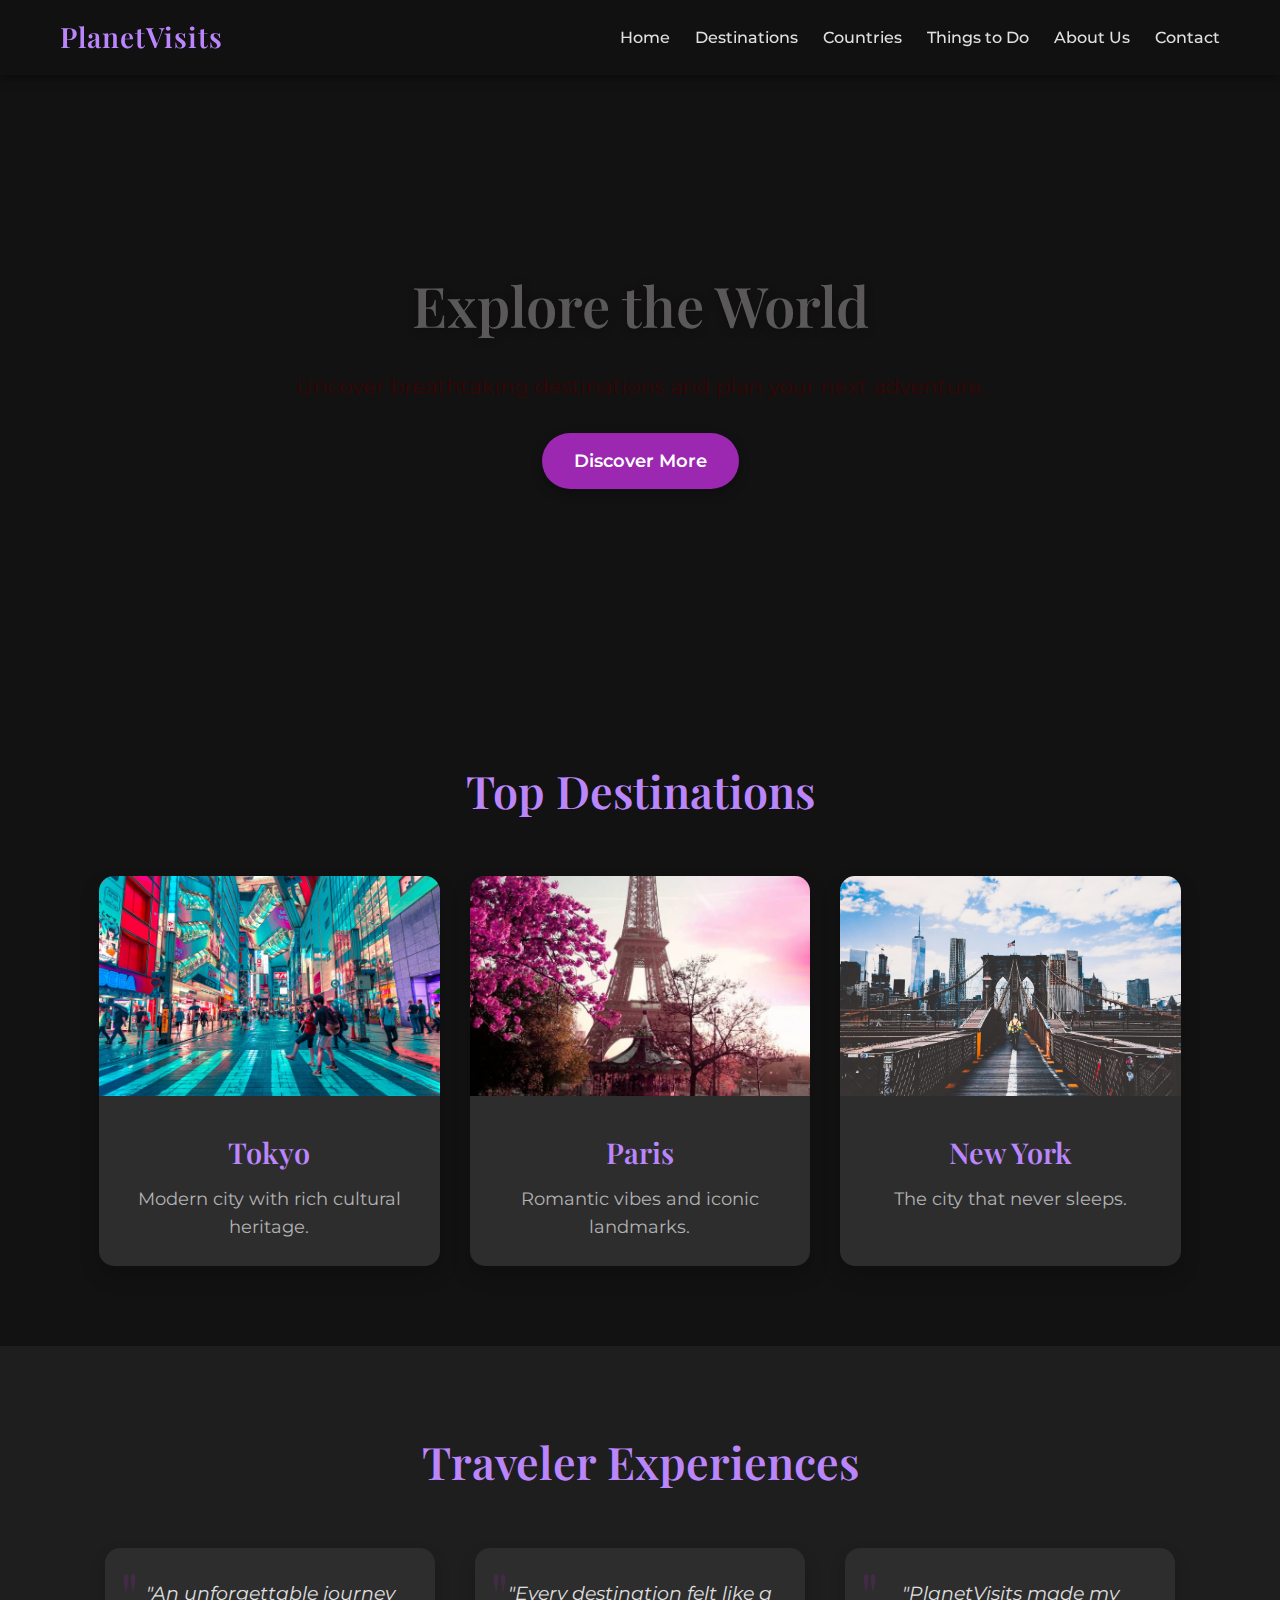
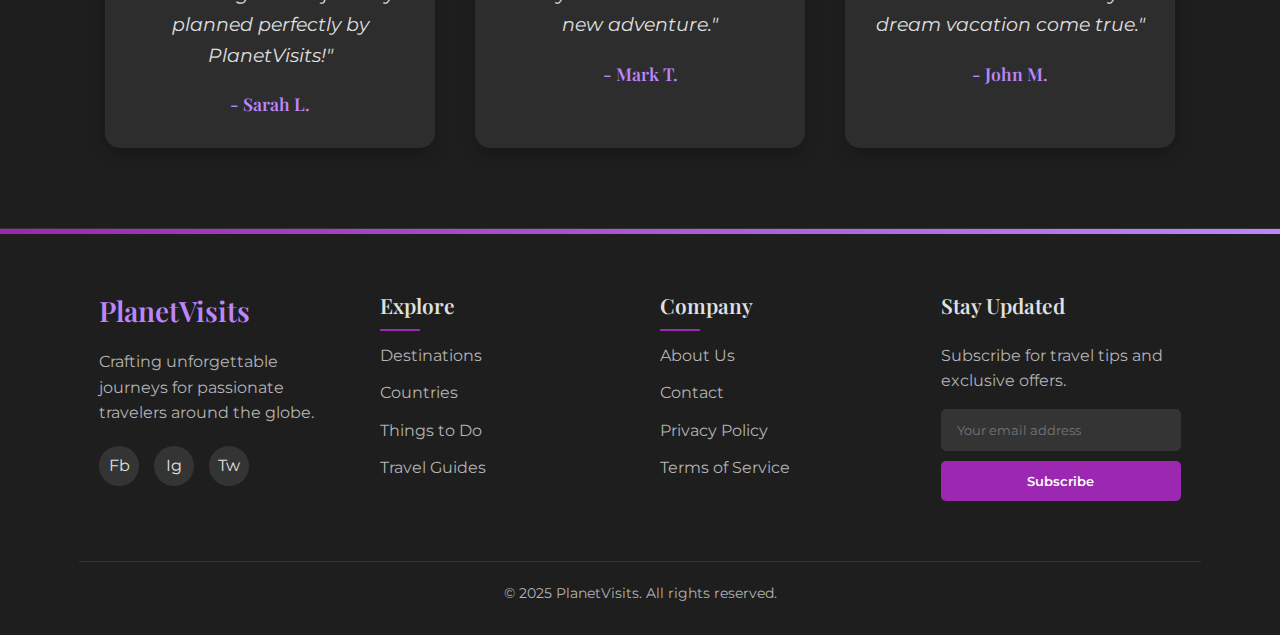
==== index.html @ 5277a334 "First commit" ====
<!DOCTYPE html>
<html lang="en">

<head>
    <meta charset="UTF-8">
    <meta name="viewport" content="width=device-width, initial-scale=1.0">
    <title>PlanetVisits</title>
    <link
        href="https://fonts.googleapis.com/css2?family=Montserrat:wght@400;700&family=Playfair+Display:wght@400;600&display=swap"
        rel="stylesheet">
    <link rel="stylesheet" href="Assets/css/style.css">
</head>

<body>
    <!-- Navigation Bar -->
    <header>
        <div class="nav-container">
            <div class="logo">
                <h1>PlanetVisits</h1>
            </div>
            <nav>
                <ul>
                    <li><a href="index.html">Home</a></li>
                    <li><a href="destinations.html">Destinations</a></li>
                    <li><a href="countries.html">Countries</a></li>
                    <li><a href="things-to-do.html">Things to Do</a></li>
                    <li><a href="about.html">About Us</a></li>
                    <li><a href="contact.html">Contact</a></li>
                </ul>
            </nav>
        </div>
    </header>

    <!-- Hero Section -->
    <section class="hero">
        <div class="hero-text">
            <h2>Explore the World</h2>
            <p>Uncover breathtaking destinations and plan your next adventure.</p>
            <a href="destinations.html" class="cta-btn">Discover More</a>
        </div>
    </section>

    <!-- Featured Destinations -->
    <section class="featured-destinations">
        <div class="container">
            <h2>Top Destinations</h2>
            <div class="destination-grid">
                <div class="card">
                    <img src="Assets/images/tokyo.jpeg" alt="Tokyo">
                    <div class="card-content">
                        <h3>Tokyo</h3>
                        <p>Modern city with rich cultural heritage.</p>
                    </div>
                </div>
                <div class="card">
                    <img src="Assets/images/paris.jpg" alt="Paris">
                    <div class="card-content">
                        <h3>Paris</h3>
                        <p>Romantic vibes and iconic landmarks.</p>
                    </div>
                </div>
                <div class="card">
                    <img src="Assets/images/newyork.jpg" alt="New York">
                    <div class="card-content">
                        <h3>New York</h3>
                        <p>The city that never sleeps.</p>
                    </div>
                </div>
            </div>
        </div>
    </section>

    <!-- Testimonials Section -->
    <section class="testimonials">
        <div class="container">
            <h2>Traveler Experiences</h2>
            <div class="testimonial-container">
                <div class="testimonial-card">
                    <p>"An unforgettable journey planned perfectly by PlanetVisits!"</p>
                    <h4>- Sarah L.</h4>
                </div>
                <div class="testimonial-card">
                    <p>"Every destination felt like a new adventure."</p>
                    <h4>- Mark T.</h4>
                </div>
                <div class="testimonial-card">
                    <p>"PlanetVisits made my dream vacation come true."</p>
                    <h4>- John M.</h4>
                </div>
            </div>
        </div>
    </section>

    <!-- Footer -->
    <footer>
        <div class="container">
            <div class="footer-container">
                <div class="footer-section footer-logo">
                    <h2>PlanetVisits</h2>
                    <p>Crafting unforgettable journeys for passionate travelers around the globe.</p>
                    <div class="social-links">
                        <a href="#" aria-label="Facebook">Fb</a>
                        <a href="#" aria-label="Instagram">Ig</a>
                        <a href="#" aria-label="Twitter">Tw</a>
                    </div>
                </div>

                <div class="footer-section footer-links">
                    <h3>Explore</h3>
                    <ul>
                        <li><a href="destinations.html">Destinations</a></li>
                        <li><a href="countries.html">Countries</a></li>
                        <li><a href="things-to-do.html">Things to Do</a></li>
                        <li><a href="travel-guides.html">Travel Guides</a></li>
                    </ul>
                </div>

                <div class="footer-section footer-links">
                    <h3>Company</h3>
                    <ul>
                        <li><a href="about.html">About Us</a></li>
                        <li><a href="contact.html">Contact</a></li>
                        <li><a href="privacy.html">Privacy Policy</a></li>
                        <li><a href="terms.html">Terms of Service</a></li>
                    </ul>
                </div>

                <div class="footer-section newsletter">
                    <h3>Stay Updated</h3>
                    <p>Subscribe for travel tips and exclusive offers.</p>
                    <div class="newsletter-form">
                        <input type="email" placeholder="Your email address">
                        <button type="submit">Subscribe</button>
                    </div>
                </div>
            </div>

            <div class="footer-bottom">
                <p>&copy; 2025 PlanetVisits. All rights reserved.</p>
            </div>
        </div>
    </footer>

    <script src="Assets/js/script.js"></script>
</body>

</html>
---- Assets/css/style.css ----
/* Root Variables for Dark Color Theme */
:root {
    --dark-bg: #121212;
    --dark-surface: #1e1e1e;
    --dark-elevated: #2d2d2d;
    --primary-purple: #9c27b0;
    --primary-light: #bb86fc;
    --accent-purple: #d4b3ff;
    --text-primary: #ffffff;
    --text-secondary: #e0e0e0;
    --text-tertiary: #b3b3b3;
    --border-color: #333333;
    --shadow-color: rgba(0, 0, 0, 0.5);
}

/* Global Styles */
* {
    margin: 0;
    padding: 0;
    box-sizing: border-box;
}

body {
    font-family: 'Montserrat', sans-serif;
    background-color: var(--dark-bg);
    color: var(--text-primary);
    transition: all 0.3s ease;
    line-height: 1.6;
}

h1,
h2,
h3,
h4 {
    font-family: 'Playfair Display', serif;
    margin: 0;
    font-weight: 600;
}

a {
    text-decoration: none;
    color: inherit;
}

ul {
    list-style-type: none;
    padding: 0;
}

.container {
    max-width: 1200px;
    width: 90%;
    margin: 0 auto;
    padding: 0 15px;
}

/* Navbar */
header {
    background-color: rgba(18, 18, 18, 0.95);
    padding: 15px 0;
    position: sticky;
    top: 0;
    z-index: 10;
    box-shadow: 0 2px 10px var(--shadow-color);
    backdrop-filter: blur(5px);
}

.nav-container {
    display: flex;
    justify-content: space-between;
    align-items: center;
    padding: 0 20px;
    max-width: 1200px;
    margin: 0 auto;
}

.logo h1 {
    font-size: 28px;
    color: var(--primary-light);
    letter-spacing: 1px;
}

nav ul {
    display: flex;
    gap: 25px;
}

nav ul li a {
    font-size: 16px;
    font-weight: 500;
    color: var(--text-secondary);
    transition: all 0.3s ease;
    padding: 5px 0;
    position: relative;
}

nav ul li a::after {
    content: '';
    position: absolute;
    bottom: -4px;
    left: 0;
    width: 0;
    height: 2px;
    background-color: var(--primary-light);
    transition: width 0.3s ease;
}

nav ul li a:hover {
    color: var(--text-primary);
}

nav ul li a:hover::after {
    width: 100%;
}

/* Hero Section */
.hero {
    position: relative;
    display: flex;
    align-items: center;
    justify-content: center;
    min-height: 600px;
    padding: 80px 20px;
    overflow: hidden;
    background-image: url('https://www.pixelstalk.net/wp-content/uploads/images6/Travel-Wallpaper-HD-Free-download.jpg');
    background-position: center;
    background-size: cover;
}

.hero::before {
    content: '';
    position: absolute;
    top: 0;
    left: 0;
    width: 100%;
    height: 100%;
    z-index: 1;
}

.hero-text {
    position: relative;
    z-index: 2;
    text-align: center;
    max-width: 800px;
    padding: 0 20px;
}

.hero-text h2 {
    font-size: 3.5rem;
    margin-bottom: 20px;
    color: rgb(90, 88, 88);
    text-shadow: 0 2px 10px rgba(0, 0, 0, 0.3);
}

.hero-text p {
    font-size: 1.3rem;
    margin: 20px 0 30px;
    color: rgb(54, 5, 5);
}

.cta-btn {
    display: inline-block;
    background-color: var(--primary-purple);
    color: var(--text-primary);
    padding: 14px 32px;
    font-size: 1.1rem;
    font-weight: 600;
    border-radius: 50px;
    transition: all 0.3s ease;
    box-shadow: 0 4px 12px rgba(0, 0, 0, 0.3);
}

.cta-btn:hover {
    background-color: var(--primary-light);
    transform: translateY(-3px);
    box-shadow: 0 6px 15px rgba(0, 0, 0, 0.4);
}

/* Featured Destinations */
.featured-destinations {
    padding: 80px 0;
    background-color: var(--dark-bg);
    text-align: center;
}

.featured-destinations h2 {
    font-size: 2.8rem;
    margin-bottom: 50px;
    color: var(--primary-light);
}

.destination-grid {
    display: grid;
    grid-template-columns: repeat(auto-fit, minmax(300px, 1fr));
    gap: 30px;
    max-width: 1200px;
    margin: 0 auto;
    padding: 0 20px;
}

.card {
    background-color: var(--dark-elevated);
    border-radius: 15px;
    overflow: hidden;
    box-shadow: 0 10px 20px rgba(0, 0, 0, 0.2);
    transition: transform 0.3s ease, box-shadow 0.3s ease;
    height: 100%;
}

.card:hover {
    transform: translateY(-10px);
    box-shadow: 0 15px 30px rgba(0, 0, 0, 0.3);
}

.card img {
    width: 100%;
    height: 220px;
    object-fit: cover;
    transition: transform 0.5s ease;
}

.card:hover img {
    transform: scale(1.05);
}

.card-content {
    padding: 25px;
}

.card h3 {
    font-size: 1.8rem;
    color: var(--primary-light);
    margin-bottom: 10px;
}

.card p {
    font-size: 1.1rem;
    color: var(--text-tertiary);
}

/* Testimonials */
.testimonials {
    padding: 80px 0;
    background-color: var(--dark-surface);
    text-align: center;
}

.testimonials h2 {
    font-size: 2.8rem;
    margin-bottom: 50px;
    color: var(--primary-light);
}

.testimonial-container {
    display: flex;
    justify-content: center;
    flex-wrap: wrap;
    gap: 40px;
    max-width: 1200px;
    margin: 0 auto;
    padding: 0 20px;
}

.testimonial-card {
    background-color: var(--dark-elevated);
    padding: 30px;
    border-radius: 15px;
    width: 330px;
    box-shadow: 0 8px 16px rgba(0, 0, 0, 0.2);
    transition: transform 0.3s ease;
    position: relative;
}

.testimonial-card::before {
    content: '"';
    position: absolute;
    top: 15px;
    left: 15px;
    font-size: 4rem;
    font-family: 'Playfair Display', serif;
    color: var(--primary-purple);
    opacity: 0.2;
    line-height: 1;
}

.testimonial-card:hover {
    transform: translateY(-8px);
}

.testimonial-card p {
    font-size: 1.2rem;
    color: var(--text-secondary);
    font-style: italic;
    line-height: 1.6;
    position: relative;
    z-index: 1;
}

.testimonial-card h4 {
    font-size: 1.1rem;
    margin-top: 20px;
    color: var(--primary-light);
}

/* Footer */
footer {
    background-color: var(--dark-surface);
    padding: 60px 0 30px;
    position: relative;
    border-top: 1px solid var(--border-color);
}

footer::before {
    content: '';
    position: absolute;
    top: 0;
    left: 0;
    width: 100%;
    height: 5px;
    background: linear-gradient(90deg, var(--primary-purple), var(--primary-light));
}

.footer-container {
    display: grid;
    grid-template-columns: repeat(auto-fit, minmax(200px, 1fr));
    gap: 40px;
    max-width: 1200px;
    margin: 0 auto;
    padding: 0 20px;
}

.footer-section {
    margin-bottom: 20px;
}

.footer-logo h2 {
    font-size: 28px;
    color: var(--primary-light);
    margin-bottom: 15px;
}

.footer-logo p {
    font-size: 1rem;
    color: var(--text-tertiary);
    line-height: 1.6;
    margin-bottom: 20px;
}

.footer-links h3 {
    font-size: 1.3rem;
    margin-bottom: 20px;
    color: var(--text-secondary);
    position: relative;
    display: inline-block;
}

.footer-links h3::after {
    content: '';
    position: absolute;
    bottom: -8px;
    left: 0;
    width: 40px;
    height: 2px;
    background-color: var(--primary-purple);
}

.footer-links ul li {
    margin-bottom: 12px;
}

.footer-links ul li a {
    font-size: 1rem;
    color: var(--text-tertiary);
    transition: all 0.3s ease;
}

.footer-links ul li a:hover {
    color: var(--primary-light);
    padding-left: 5px;
}

.social-links {
    display: flex;
    gap: 15px;
    margin-top: 20px;
}

.social-links a {
    display: flex;
    align-items: center;
    justify-content: center;
    width: 40px;
    height: 40px;
    border-radius: 50%;
    background-color: rgba(255, 255, 255, 0.1);
    color: var(--text-secondary);
    transition: all 0.3s ease;
}

.social-links a:hover {
    background-color: var(--primary-purple);
    color: var(--text-primary);
}

.footer-bottom {
    margin-top: 40px;
    padding-top: 20px;
    border-top: 1px solid var(--border-color);
    text-align: center;
    max-width: 1200px;
    margin-left: auto;
    margin-right: auto;
}

.footer-bottom p {
    font-size: 0.9rem;
    color: var(--text-tertiary);
}

.footer-bottom a {
    color: var(--text-secondary);
    transition: color 0.3s ease;
}

.footer-bottom a:hover {
    color: var(--primary-light);
}

/* Newsletter Form */
.newsletter {
    margin-bottom: 20px;
}

.newsletter h3 {
    font-size: 1.3rem;
    margin-bottom: 20px;
    color: var(--text-secondary);
}

.newsletter p {
    font-size: 1rem;
    color: var(--text-tertiary);
    margin-bottom: 15px;
}

.newsletter-form {
    display: flex;
    flex-direction: column;
    gap: 10px;
}

.newsletter-form input {
    padding: 12px 15px;
    background-color: rgba(255, 255, 255, 0.1);
    border: 1px solid var(--border-color);
    border-radius: 5px;
    color: var(--text-primary);
    font-family: 'Montserrat', sans-serif;
}

.newsletter-form input:focus {
    outline: none;
    border-color: var(--primary-purple);
}

.newsletter-form button {
    padding: 12px 20px;
    background-color: var(--primary-purple);
    color: var(--text-primary);
    border: none;
    border-radius: 5px;
    font-weight: 600;
    cursor: pointer;
    transition: all 0.3s ease;
    font-family: 'Montserrat', sans-serif;
}

.newsletter-form button:hover {
    background-color: var(--primary-light);
}

/* Responsive Design */
@media (max-width: 992px) {
    .hero-text h2 {
        font-size: 2.8rem;
    }
}

@media (max-width: 768px) {
    .nav-container {
        flex-direction: column;
        gap: 15px;
        padding: 10px 20px;
    }

    nav ul {
        flex-wrap: wrap;
        justify-content: center;
        gap: 15px 25px;
    }

    .hero-text h2 {
        font-size: 2.5rem;
    }

    .footer-container {
        grid-template-columns: 1fr;
        text-align: center;
    }

    .footer-links h3::after {
        left: 50%;
        transform: translateX(-50%);
    }

    .social-links {
        justify-content: center;
    }
}

@media (max-width: 480px) {
    .hero-text h2 {
        font-size: 2rem;
    }

    .hero-text p {
        font-size: 1.1rem;
    }

    .featured-destinations h2,
    .testimonials h2 {
        font-size: 2.2rem;
    }

    .card h3 {
        font-size: 1.5rem;
    }
}
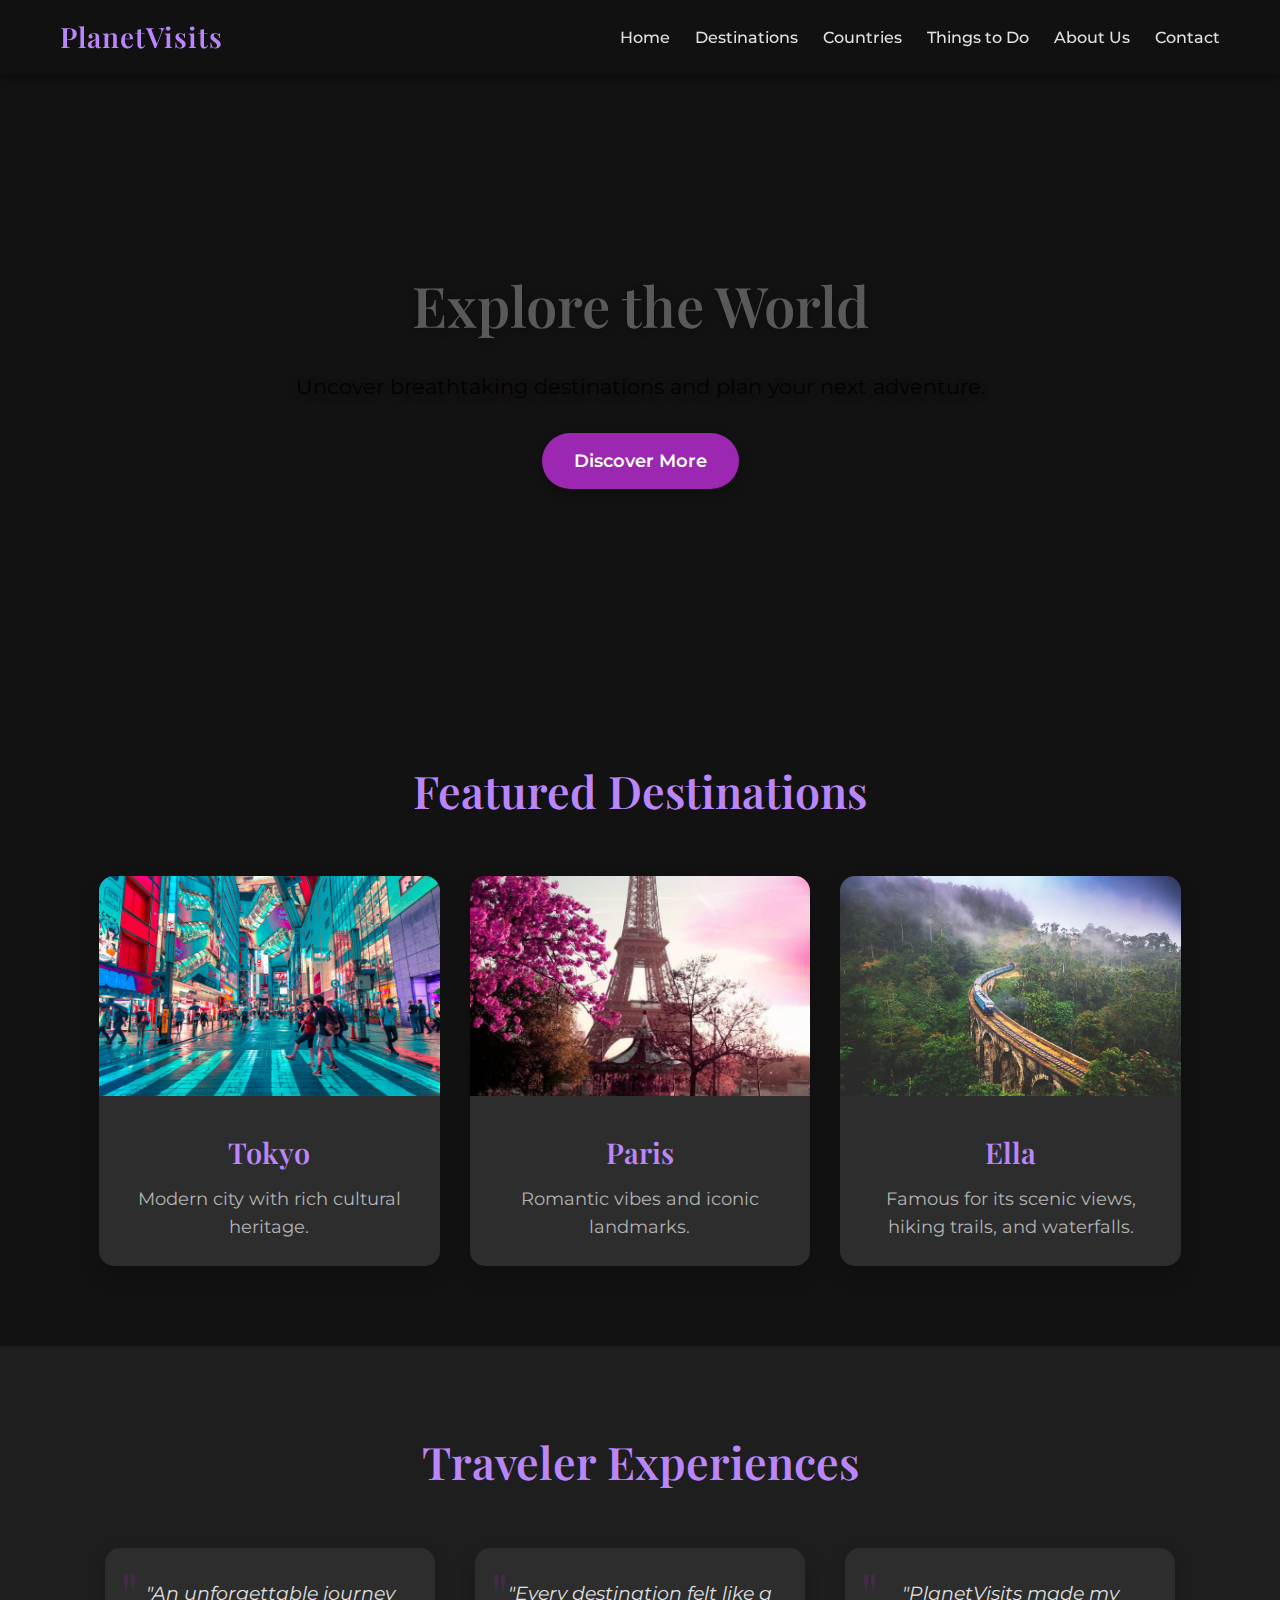
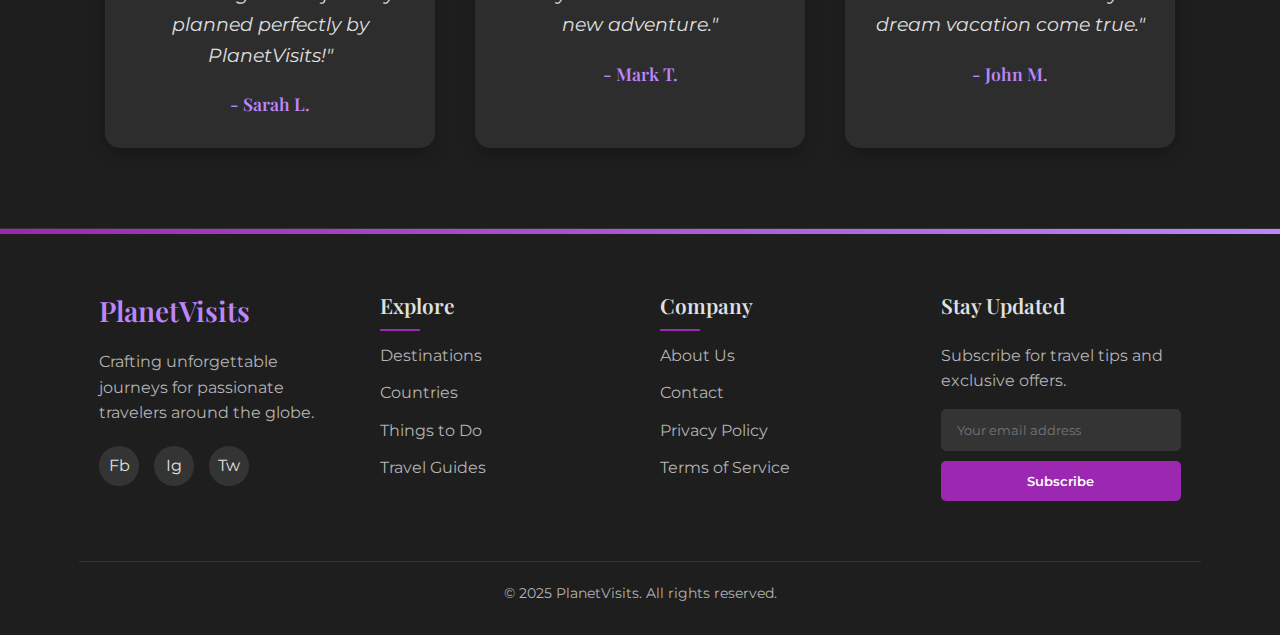
==== commit d1a3db97: "Set correct path in Featured places" ====
--- a/index.html
+++ b/index.html
@@ -43,27 +43,27 @@
     <!-- Featured Destinations -->
     <section class="featured-destinations">
         <div class="container">
-            <h2>Top Destinations</h2>
+            <h2>Featured Destinations</h2>
             <div class="destination-grid">
                 <div class="card">
-                    <img src="Assets/images/tokyo.jpeg" alt="Tokyo">
+                    <img src="Assets/images/Destinations/tokyo.jpeg" alt="Tokyo">
                     <div class="card-content">
                         <h3>Tokyo</h3>
                         <p>Modern city with rich cultural heritage.</p>
                     </div>
                 </div>
                 <div class="card">
-                    <img src="Assets/images/paris.jpg" alt="Paris">
+                    <img src="Assets/images/Destinations/paris.jpg" alt="Paris">
                     <div class="card-content">
                         <h3>Paris</h3>
                         <p>Romantic vibes and iconic landmarks.</p>
                     </div>
                 </div>
                 <div class="card">
-                    <img src="Assets/images/newyork.jpg" alt="New York">
+                    <img src="Assets/images/Countries/SL.jpg" alt="New York">
                     <div class="card-content">
-                        <h3>New York</h3>
-                        <p>The city that never sleeps.</p>
+                        <h3>Ella</h3>
+                        <p>Famous for its scenic views, hiking trails, and waterfalls.</p>
                     </div>
                 </div>
             </div>
--- a/Assets/css/style.css
+++ b/Assets/css/style.css
@@ -155,7 +155,8 @@
 .hero-text p {
     font-size: 1.3rem;
     margin: 20px 0 30px;
-    color: rgb(54, 5, 5);
+    color: rgb(5, 0, 0);
+    text-shadow: 0 2px 10px rgba(0, 0, 0, 0.3);
 }
 
 .cta-btn {
@@ -535,4 +536,7 @@
     .card h3 {
         font-size: 1.5rem;
     }
-}+}
+
+/* About Us */
+
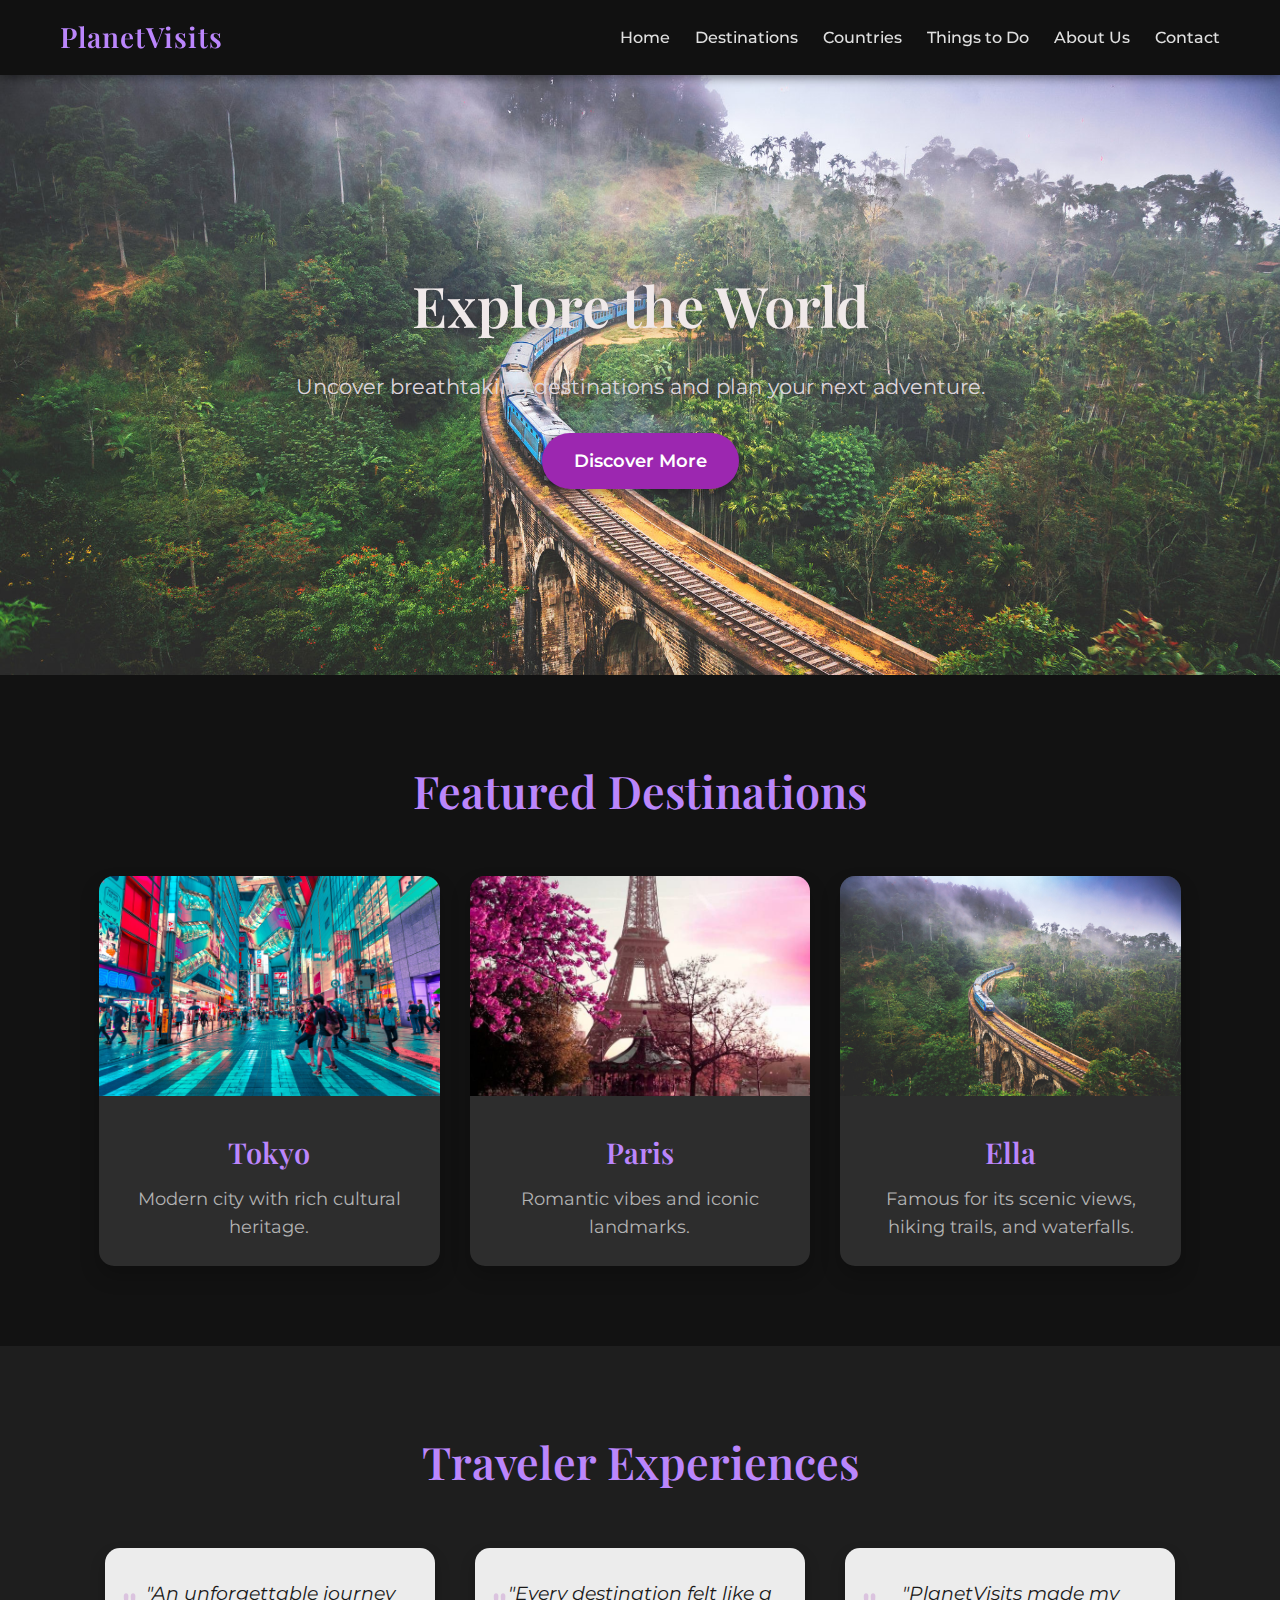
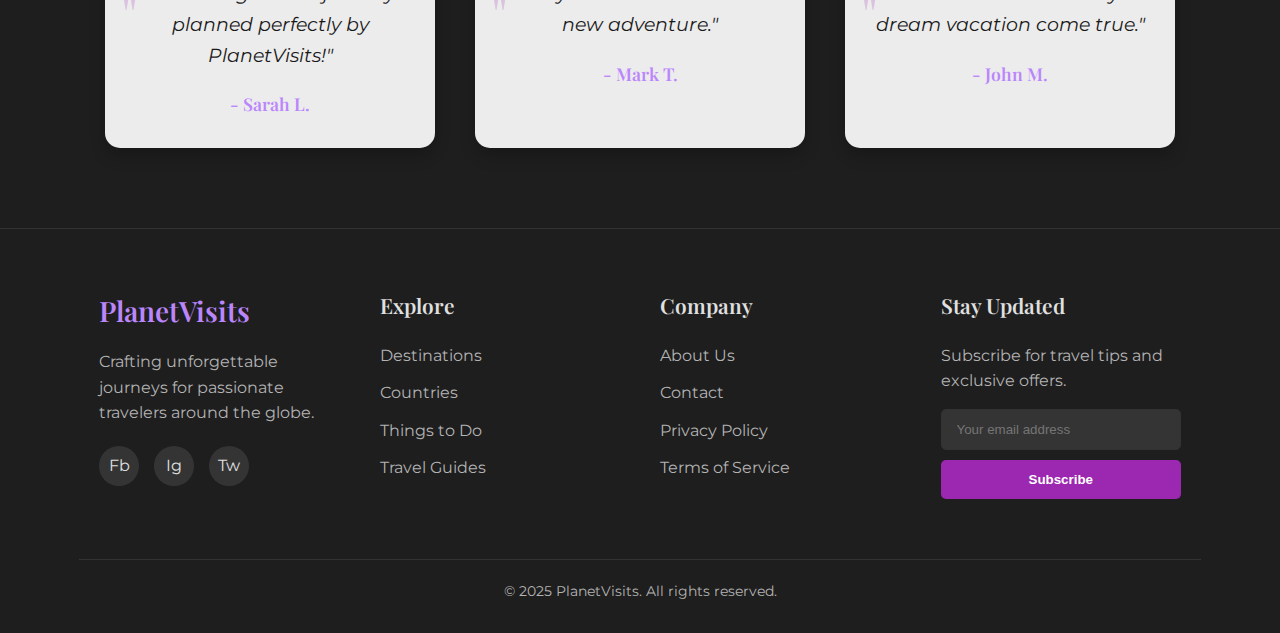
==== commit dd394858: "Fix: Mobile responsive issue in index.html" ====
--- a/index.html
+++ b/index.html
@@ -18,7 +18,7 @@
             <div class="logo">
                 <h1>PlanetVisits</h1>
             </div>
-            <nav>
+            <nav id="nav-links">
                 <ul>
                     <li><a href="index.html">Home</a></li>
                     <li><a href="destinations.html">Destinations</a></li>
@@ -28,6 +28,11 @@
                     <li><a href="contact.html">Contact</a></li>
                 </ul>
             </nav>
+            <div class="hamburger-icon" id="hamburger-icon">
+                <span class="bar"></span>
+                <span class="bar"></span>
+                <span class="bar"></span>
+            </div>
         </div>
     </header>
 
@@ -60,7 +65,7 @@
                     </div>
                 </div>
                 <div class="card">
-                    <img src="Assets/images/Countries/SL.jpg" alt="New York">
+                    <img src="Assets/images/Countries/SL.jpg" alt="Ella">
                     <div class="card-content">
                         <h3>Ella</h3>
                         <p>Famous for its scenic views, hiking trails, and waterfalls.</p>
@@ -104,7 +109,6 @@
                         <a href="#" aria-label="Twitter">Tw</a>
                     </div>
                 </div>
-
                 <div class="footer-section footer-links">
                     <h3>Explore</h3>
                     <ul>
@@ -114,7 +118,6 @@
                         <li><a href="travel-guides.html">Travel Guides</a></li>
                     </ul>
                 </div>
-
                 <div class="footer-section footer-links">
                     <h3>Company</h3>
                     <ul>
@@ -124,7 +127,6 @@
                         <li><a href="terms.html">Terms of Service</a></li>
                     </ul>
                 </div>
-
                 <div class="footer-section newsletter">
                     <h3>Stay Updated</h3>
                     <p>Subscribe for travel tips and exclusive offers.</p>
@@ -134,9 +136,8 @@
                     </div>
                 </div>
             </div>
-
             <div class="footer-bottom">
-                <p>&copy; 2025 PlanetVisits. All rights reserved.</p>
+                <p>© 2025 PlanetVisits. All rights reserved.</p>
             </div>
         </div>
     </footer>
--- a/Assets/css/style.css
+++ b/Assets/css/style.css
@@ -1,4 +1,3 @@
-/* Root Variables for Dark Color Theme */
 :root {
     --dark-bg: #121212;
     --dark-surface: #1e1e1e;
@@ -13,7 +12,6 @@
     --shadow-color: rgba(0, 0, 0, 0.5);
 }
 
-/* Global Styles */
 * {
     margin: 0;
     padding: 0;
@@ -113,6 +111,36 @@
     width: 100%;
 }
 
+/* Hamburger Menu */
+.hamburger-icon {
+    display: none;
+    flex-direction: column;
+    justify-content: space-between;
+    width: 30px;
+    height: 20px;
+    cursor: pointer;
+}
+
+.hamburger-icon .bar {
+    width: 100%;
+    height: 3px;
+    background-color: var(--text-primary);
+    border-radius: 5px;
+    transition: all 0.3s ease;
+}
+
+.hamburger-icon.open .bar:nth-child(1) {
+    transform: rotate(45deg) translate(5px, 5px);
+}
+
+.hamburger-icon.open .bar:nth-child(2) {
+    opacity: 0;
+}
+
+.hamburger-icon.open .bar:nth-child(3) {
+    transform: rotate(-45deg) translate(5px, -5px);
+}
+
 /* Hero Section */
 .hero {
     position: relative;
@@ -122,7 +150,7 @@
     min-height: 600px;
     padding: 80px 20px;
     overflow: hidden;
-    background-image: url('https://www.pixelstalk.net/wp-content/uploads/images6/Travel-Wallpaper-HD-Free-download.jpg');
+    background-image: url('../images/Countries/SL.jpg');
     background-position: center;
     background-size: cover;
 }
@@ -148,14 +176,14 @@
 .hero-text h2 {
     font-size: 3.5rem;
     margin-bottom: 20px;
-    color: rgb(90, 88, 88);
+    color: rgb(240, 233, 233);
     text-shadow: 0 2px 10px rgba(0, 0, 0, 0.3);
 }
 
 .hero-text p {
     font-size: 1.3rem;
     margin: 20px 0 30px;
-    color: rgb(5, 0, 0);
+    color: rgb(221, 213, 221);
     text-shadow: 0 2px 10px rgba(0, 0, 0, 0.3);
 }
 
@@ -205,7 +233,6 @@
     overflow: hidden;
     box-shadow: 0 10px 20px rgba(0, 0, 0, 0.2);
     transition: transform 0.3s ease, box-shadow 0.3s ease;
-    height: 100%;
 }
 
 .card:hover {
@@ -263,7 +290,7 @@
 }
 
 .testimonial-card {
-    background-color: var(--dark-elevated);
+    background-color: rgb(236, 236, 236);
     padding: 30px;
     border-radius: 15px;
     width: 330px;
@@ -281,7 +308,6 @@
     font-family: 'Playfair Display', serif;
     color: var(--primary-purple);
     opacity: 0.2;
-    line-height: 1;
 }
 
 .testimonial-card:hover {
@@ -290,11 +316,9 @@
 
 .testimonial-card p {
     font-size: 1.2rem;
-    color: var(--text-secondary);
+    color: rgb(26, 25, 25);
     font-style: italic;
     line-height: 1.6;
-    position: relative;
-    z-index: 1;
 }
 
 .testimonial-card h4 {
@@ -307,18 +331,7 @@
 footer {
     background-color: var(--dark-surface);
     padding: 60px 0 30px;
-    position: relative;
     border-top: 1px solid var(--border-color);
-}
-
-footer::before {
-    content: '';
-    position: absolute;
-    top: 0;
-    left: 0;
-    width: 100%;
-    height: 5px;
-    background: linear-gradient(90deg, var(--primary-purple), var(--primary-light));
 }
 
 .footer-container {
@@ -351,18 +364,6 @@
     font-size: 1.3rem;
     margin-bottom: 20px;
     color: var(--text-secondary);
-    position: relative;
-    display: inline-block;
-}
-
-.footer-links h3::after {
-    content: '';
-    position: absolute;
-    bottom: -8px;
-    left: 0;
-    width: 40px;
-    height: 2px;
-    background-color: var(--primary-purple);
 }
 
 .footer-links ul li {
@@ -408,9 +409,6 @@
     padding-top: 20px;
     border-top: 1px solid var(--border-color);
     text-align: center;
-    max-width: 1200px;
-    margin-left: auto;
-    margin-right: auto;
 }
 
 .footer-bottom p {
@@ -418,20 +416,7 @@
     color: var(--text-tertiary);
 }
 
-.footer-bottom a {
-    color: var(--text-secondary);
-    transition: color 0.3s ease;
-}
-
-.footer-bottom a:hover {
-    color: var(--primary-light);
-}
-
 /* Newsletter Form */
-.newsletter {
-    margin-bottom: 20px;
-}
-
 .newsletter h3 {
     font-size: 1.3rem;
     margin-bottom: 20px;
@@ -456,7 +441,6 @@
     border: 1px solid var(--border-color);
     border-radius: 5px;
     color: var(--text-primary);
-    font-family: 'Montserrat', sans-serif;
 }
 
 .newsletter-form input:focus {
@@ -473,7 +457,6 @@
     font-weight: 600;
     cursor: pointer;
     transition: all 0.3s ease;
-    font-family: 'Montserrat', sans-serif;
 }
 
 .newsletter-form button:hover {
@@ -481,27 +464,60 @@
 }
 
 /* Responsive Design */
-@media (max-width: 992px) {
-    .hero-text h2 {
-        font-size: 2.8rem;
-    }
-}
-
 @media (max-width: 768px) {
-    .nav-container {
+    .hamburger-icon {
+        display: flex;
+    }
+
+    nav {
+        display: none;
+        width: 100%;
+        position: absolute;
+        top: 100%;
+        left: 0;
+        background-color: var(--dark-surface);
+        z-index: 9;
+    }
+
+    nav.active {
+        display: block;
+    }
+
+    nav ul {
         flex-direction: column;
-        gap: 15px;
-        padding: 10px 20px;
-    }
-
-    nav ul {
-        flex-wrap: wrap;
-        justify-content: center;
-        gap: 15px 25px;
+        padding: 20px;
+        text-align: center;
+    }
+
+    nav ul li {
+        margin: 10px 0;
+    }
+
+    .hero {
+        min-height: 400px;
+        padding: 40px 20px;
     }
 
     .hero-text h2 {
         font-size: 2.5rem;
+    }
+
+    .hero-text p {
+        font-size: 1.1rem;
+    }
+
+    .destination-grid {
+        grid-template-columns: 1fr;
+    }
+
+    .testimonial-container {
+        flex-direction: column;
+        align-items: center;
+    }
+
+    .testimonial-card {
+        width: 100%;
+        max-width: 330px;
     }
 
     .footer-container {
@@ -509,11 +525,6 @@
         text-align: center;
     }
 
-    .footer-links h3::after {
-        left: 50%;
-        transform: translateX(-50%);
-    }
-
     .social-links {
         justify-content: center;
     }
@@ -525,18 +536,19 @@
     }
 
     .hero-text p {
-        font-size: 1.1rem;
+        font-size: 1rem;
     }
 
     .featured-destinations h2,
     .testimonials h2 {
-        font-size: 2.2rem;
+        font-size: 2rem;
     }
 
     .card h3 {
         font-size: 1.5rem;
     }
-}
-
-/* About Us */
-
+
+    .card p {
+        font-size: 1rem;
+    }
+}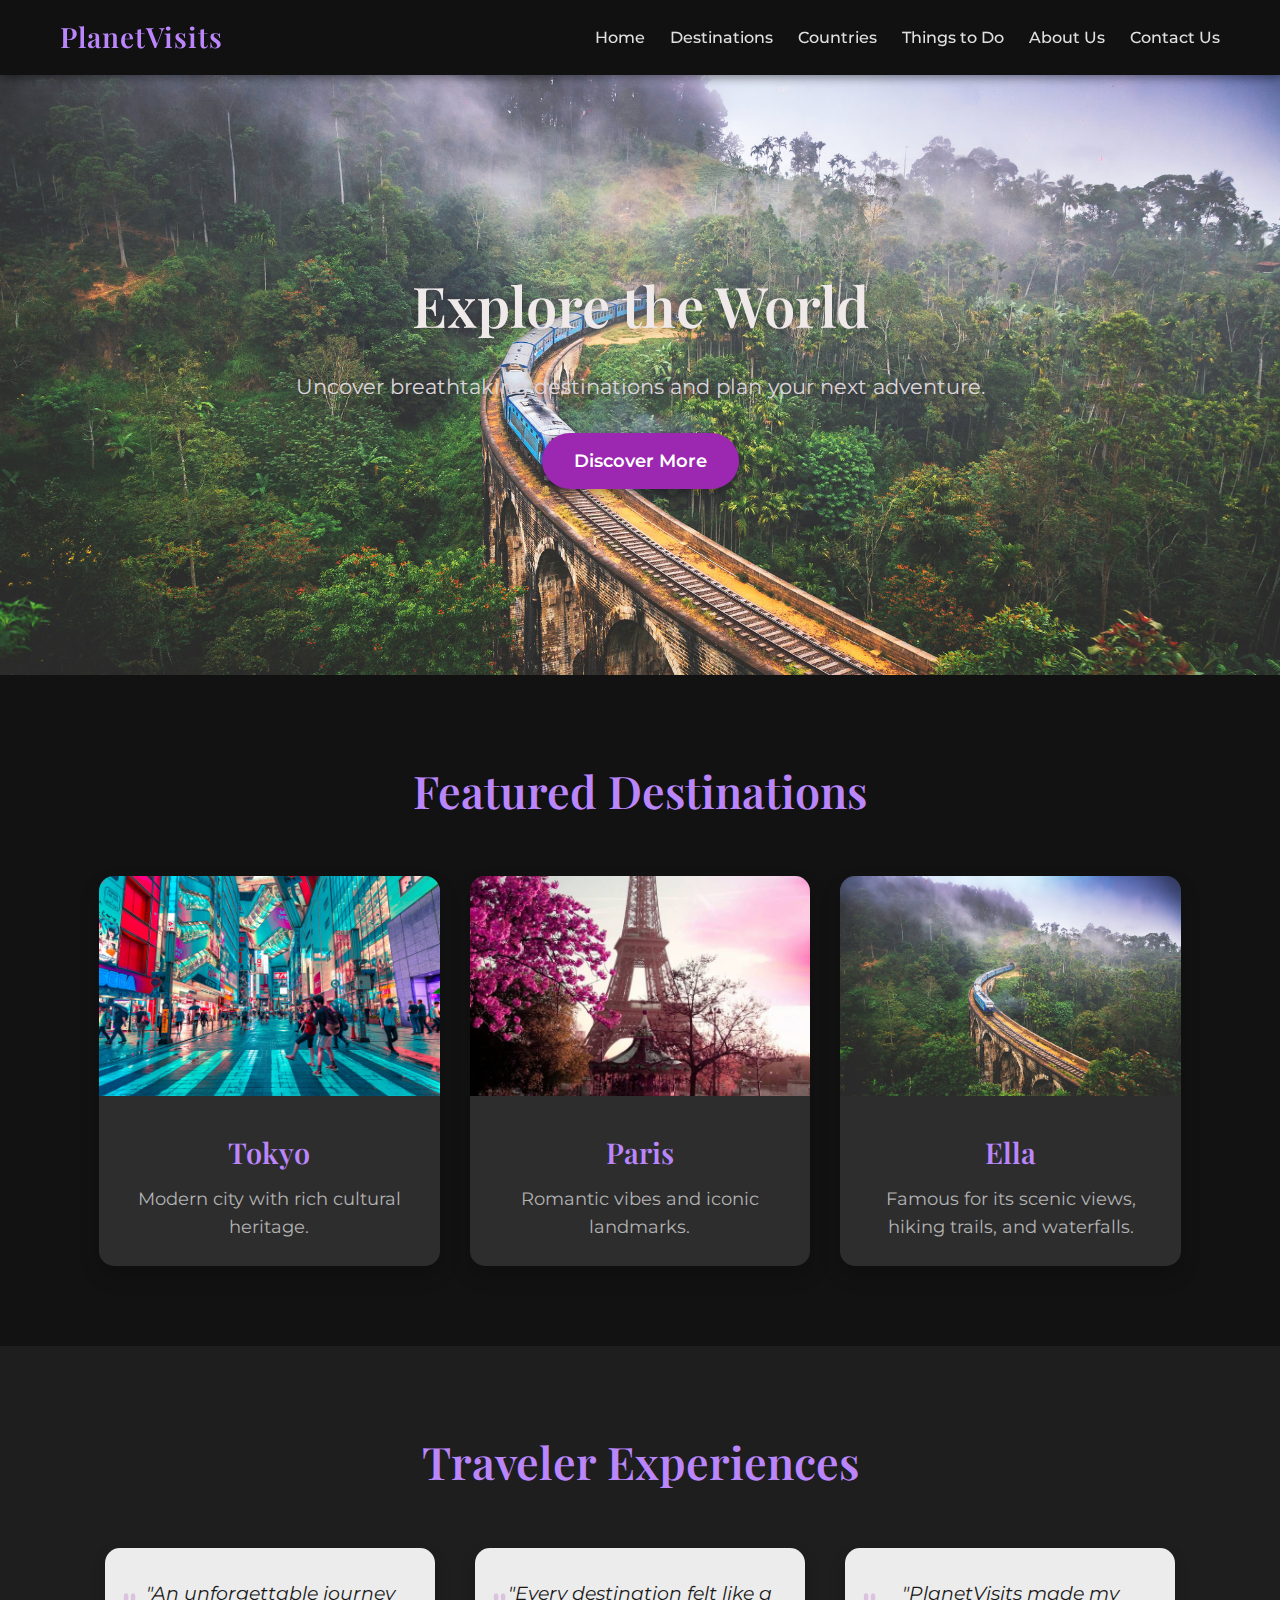
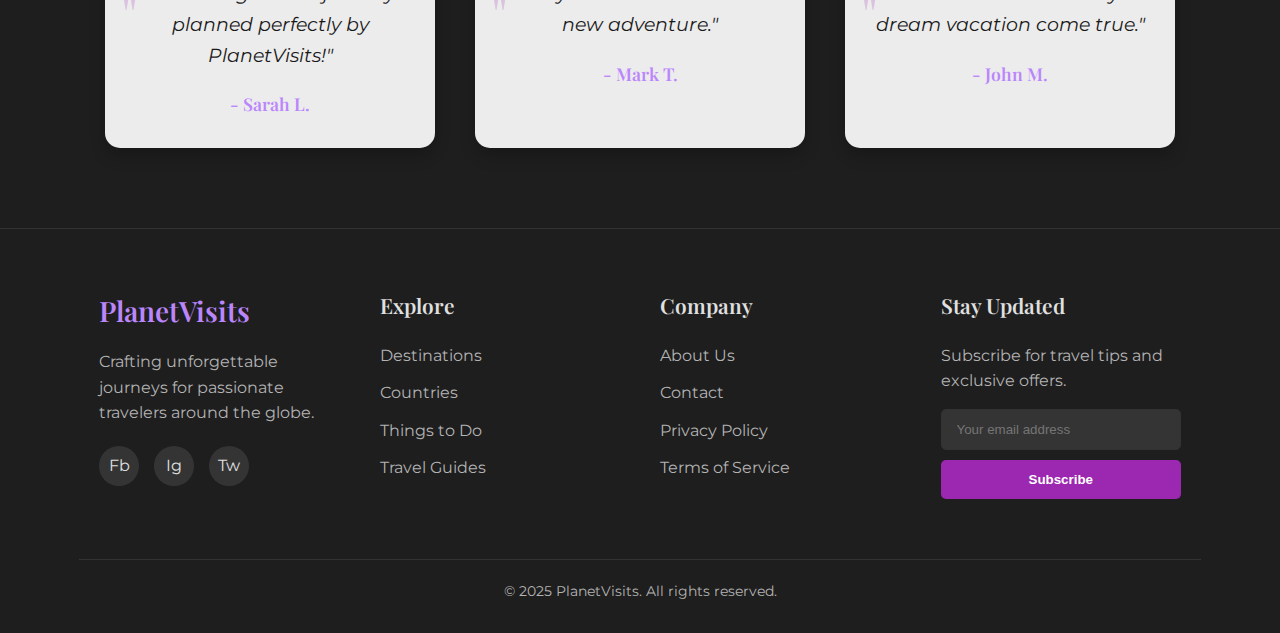
==== commit 93a22386: "Change Discover More btn hover effect" ====
--- a/index.html
+++ b/index.html
@@ -25,7 +25,7 @@
                     <li><a href="countries.html">Countries</a></li>
                     <li><a href="things-to-do.html">Things to Do</a></li>
                     <li><a href="about.html">About Us</a></li>
-                    <li><a href="contact.html">Contact</a></li>
+                    <li><a href="contact.html">Contact Us</a></li>
                 </ul>
             </nav>
             <div class="hamburger-icon" id="hamburger-icon">
--- a/Assets/css/style.css
+++ b/Assets/css/style.css
@@ -200,7 +200,6 @@
 }
 
 .cta-btn:hover {
-    background-color: var(--primary-light);
     transform: translateY(-3px);
     box-shadow: 0 6px 15px rgba(0, 0, 0, 0.4);
 }
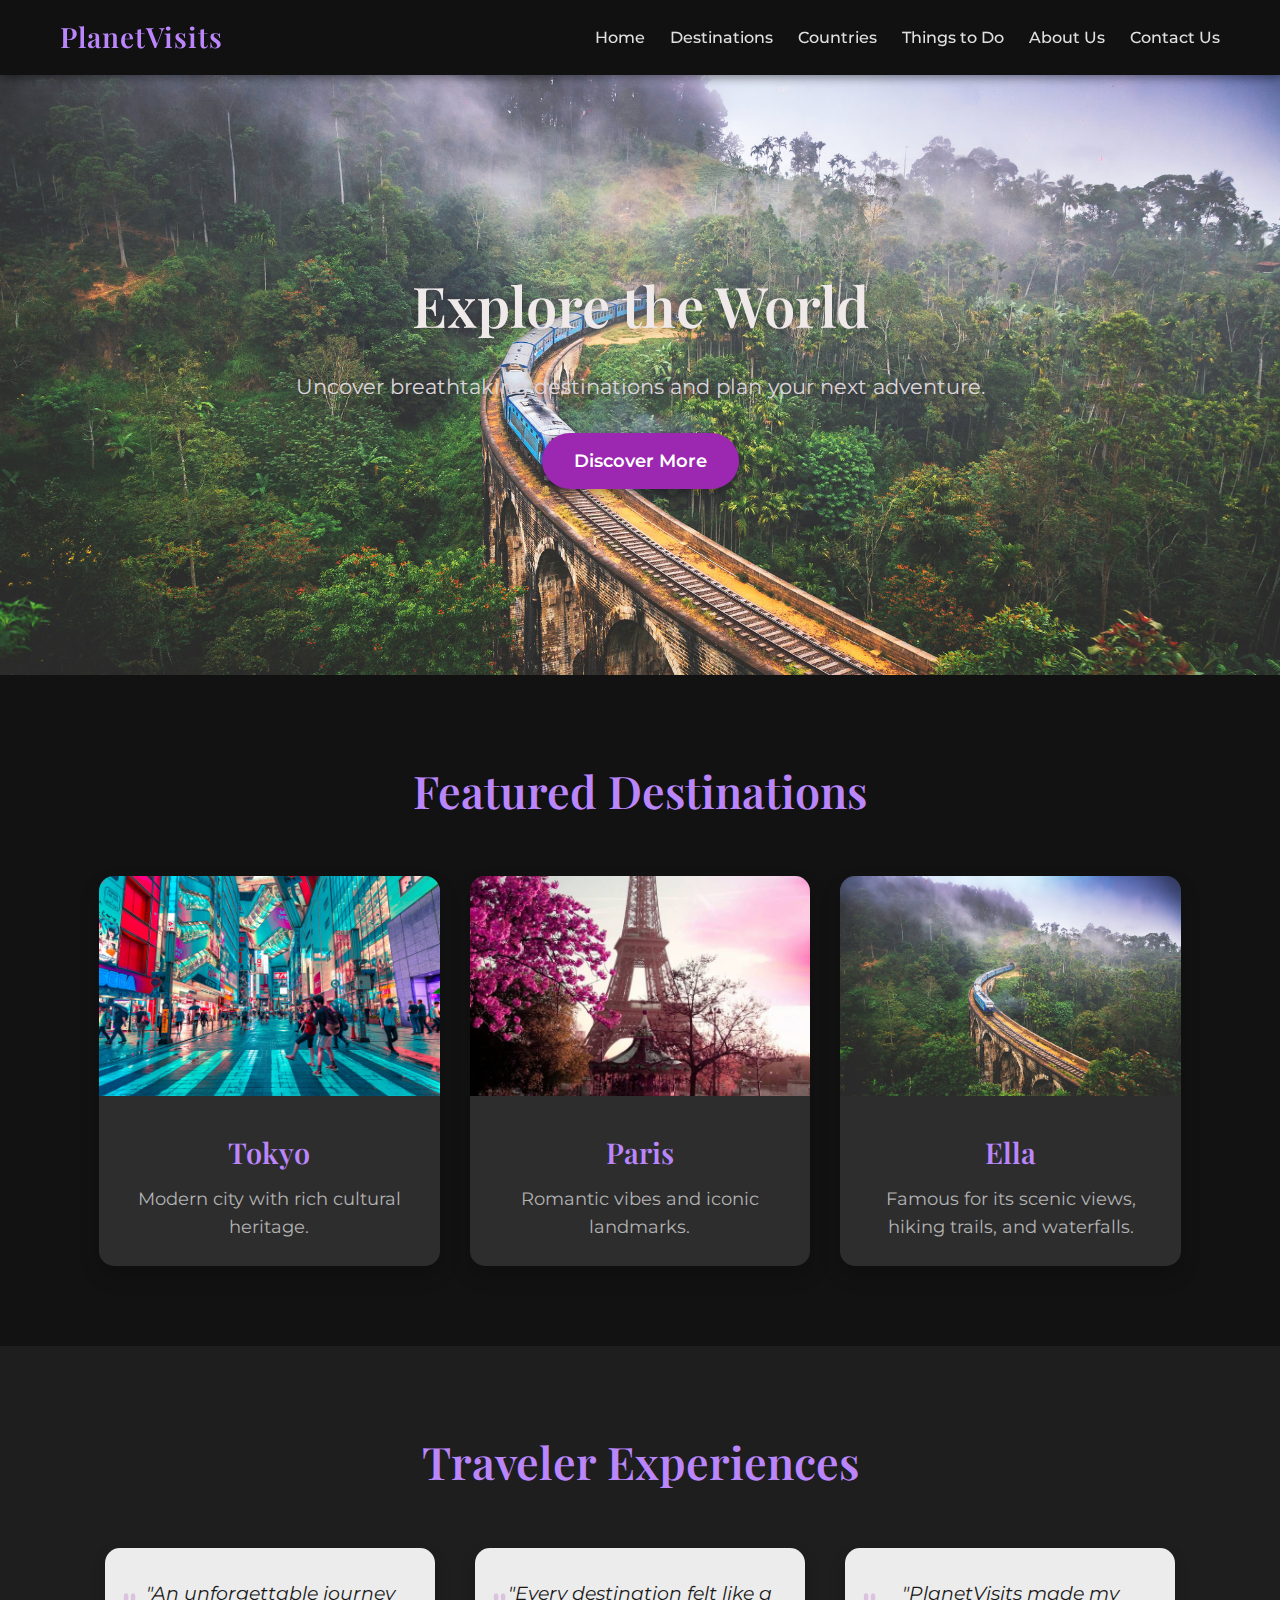
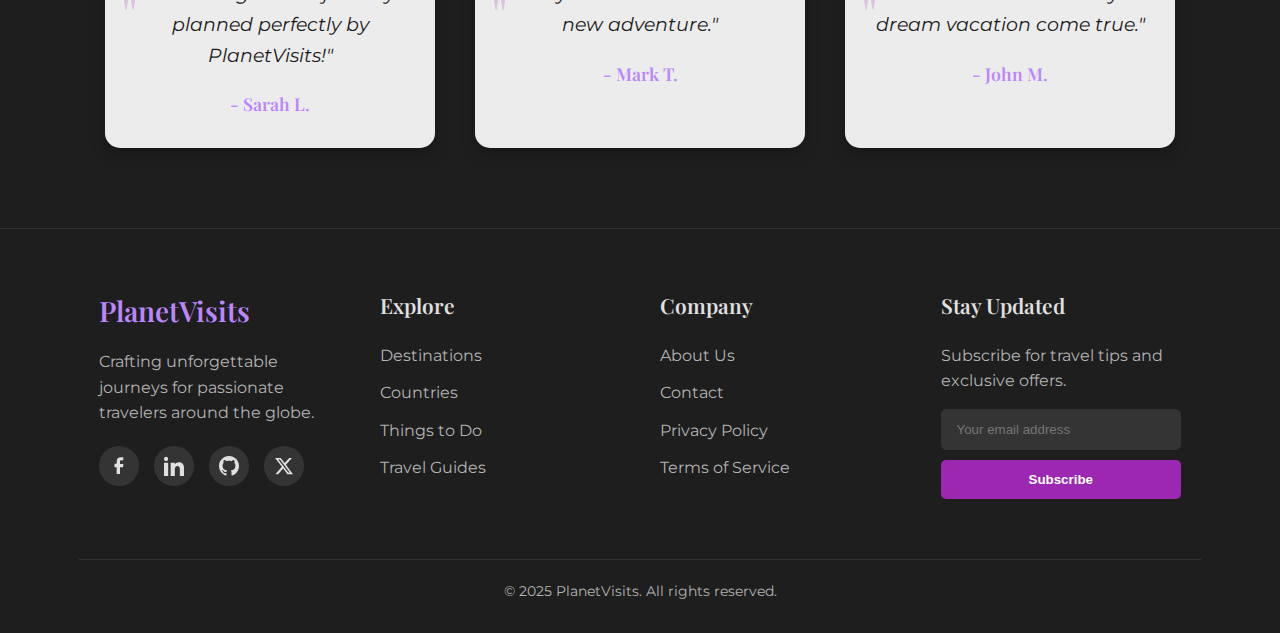
==== commit 0c5ad490: "Change Social media icons" ====
--- a/index.html
+++ b/index.html
@@ -104,9 +104,38 @@
                     <h2>PlanetVisits</h2>
                     <p>Crafting unforgettable journeys for passionate travelers around the globe.</p>
                     <div class="social-links">
-                        <a href="#" aria-label="Facebook">Fb</a>
-                        <a href="#" aria-label="Instagram">Ig</a>
-                        <a href="#" aria-label="Twitter">Tw</a>
+                        <a href="#" aria-label="Facebook">
+                            <svg class="social-icon" width="24" height="24" viewBox="0 0 24 24" fill="none"
+                                xmlns="http://www.w3.org/2000/svg">
+                                <path
+                                    d="M9.198 21.5h4v-8.01h3.604l.54-4.04h-4.144V7.12c0-1.17.31-1.96 1.91-1.96h2.04V1.59c-.35-.05-1.56-.15-2.97-.15-2.94 0-4.95 1.79-4.95 5.07v2.84H6.58v4.04h2.62V21.5z"
+                                    fill="currentColor" />
+                            </svg>
+                        </a>
+                        <a href="#" aria-label="LinkedIn">
+                            <svg class="social-icon" width="24" height="24" viewBox="0 0 24 24" fill="none"
+                                xmlns="http://www.w3.org/2000/svg">
+                                <path
+                                    d="M4.98 3.5c0 1.381-1.11 2.5-2.48 2.5s-2.48-1.119-2.48-2.5c0-1.38 1.11-2.5 2.48-2.5s2.48 1.12 2.48 2.5zm.02 4.5h-5v16h5v-16zm7.982 0h-4.968v16h4.969v-8.399c0-4.67 6.029-5.052 6.029 0v8.399h4.988v-10.131c0-7.88-8.922-7.593-11.018-3.868v-2.001z"
+                                    fill="currentColor" />
+                            </svg>
+                        </a>
+                        <a href="#" aria-label="GitHub">
+                            <svg class="social-icon" width="24" height="24" viewBox="0 0 24 24" fill="none"
+                                xmlns="http://www.w3.org/2000/svg">
+                                <path
+                                    d="M12 0c-6.626 0-12 5.373-12 12 0 5.302 3.438 9.8 8.207 11.387.599.111.793-.261.793-.577v-2.234c-3.338.726-4.033-1.416-4.033-1.416-.546-1.387-1.333-1.756-1.333-1.756-1.089-.745.083-.729.083-.729 1.205.084 1.839 1.237 1.839 1.237 1.066 1.834 2.809 1.304 3.495.997.108-.775.418-1.305.762-1.604-2.665-.305-5.467-1.334-5.467-5.931 0-1.311.469-2.381 1.236-3.221-.124-.303-.535-1.524.117-3.176 0 0 1.008-.322 3.301 1.23.957-.266 1.983-.399 3.003-.404 1.02.005 2.047.138 3.006.404 2.291-1.552 3.297-1.23 3.297-1.23.653 1.653.242 2.874.118 3.176.77.84 1.235 1.911 1.235 3.221 0 4.609-2.807 5.624-5.479 5.921.43.372.823 1.102.823 2.222v3.293c0 .319.192.694.801.576 4.765-1.589 8.199-6.086 8.199-11.386 0-6.627-5.373-12-12-12z"
+                                    fill="currentColor" />
+                            </svg>
+                        </a>
+                        <a href="#" aria-label="Twitter">
+                            <svg class="social-icon" width="24" height="24" viewBox="0 0 24 24" fill="none"
+                                xmlns="http://www.w3.org/2000/svg">
+                                <path
+                                    d="M18.244 2.25h3.308l-7.227 8.26 8.502 11.24H16.17l-5.214-6.817L4.99 21.75H1.68l7.73-8.835L1.254 2.25H8.08l4.713 6.231zm-1.161 17.52h1.833L7.084 4.126H5.117z"
+                                    fill="currentColor" />
+                            </svg>
+                        </a>
                     </div>
                 </div>
                 <div class="footer-section footer-links">
--- a/Assets/css/style.css
+++ b/Assets/css/style.css
@@ -403,6 +403,38 @@
     color: var(--text-primary);
 }
 
+.social-links a:hover .social-icon {
+    transform: scale(1.1);
+}
+
+.social-links a:nth-child(1):hover {
+    /* Facebook */
+    background-color: #3b5998;
+}
+
+.social-links a:nth-child(2):hover {
+    /* LinkedIn */
+    background-color: #0077b5;
+}
+
+.social-links a:nth-child(3):hover {
+    /* GitHub */
+    background-color: #1b1919;
+}
+
+.social-links a:nth-child(4):hover {
+    /* Twitter */
+    background-color: #000000;
+}
+
+.social-icon {
+    width: 20px;
+    /* Adjust icon size */
+    height: 20px;
+    fill: currentColor;
+    /* Inherits color from parent */
+}
+
 .footer-bottom {
     margin-top: 40px;
     padding-top: 20px;
